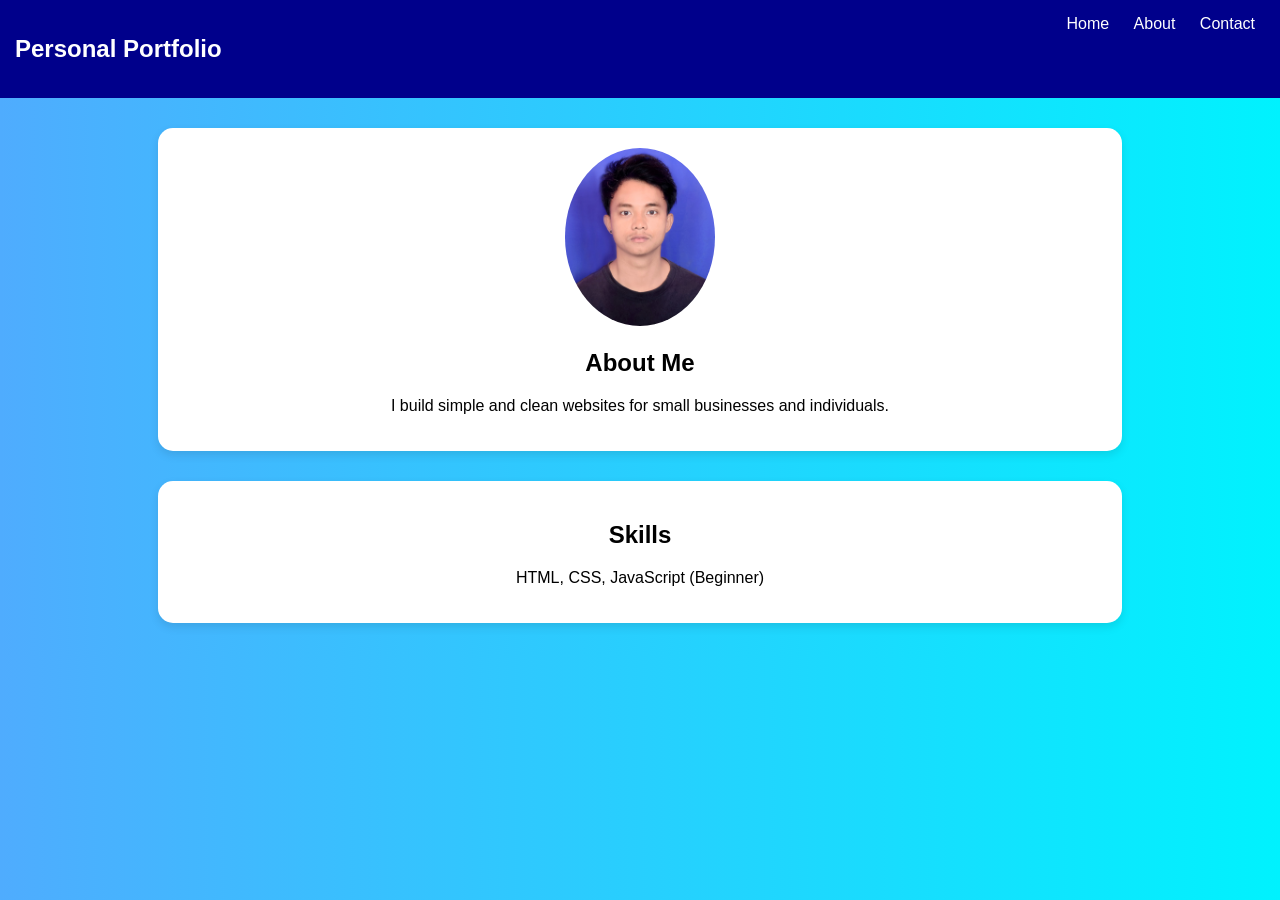
==== about.html @ 3db8d22d "update project section" ====
<!DOCTYPE html>
<html>
<head>
    <title>About | Bikram</title>
    <link rel="stylesheet" href="style.css">
</head>
<body>

<div class="navbar">
    <h2>Personal Portfolio</h2>
    <div>
        <a href="index.html">Home</a>
        <a href="about.html">About</a>
        <a href="contact.html">Contact</a>
    </div>
</div>

<div class="container">
    <div class="card">
          <img src="image/myphoto.jpg">
        <h2>About Me</h2>
        <p>I build simple and clean websites for small businesses and individuals.</p>
    </div>

    <div class="card">
        <h2>Skills</h2>
        <p>HTML, CSS, JavaScript (Beginner)</p>
    </div>
</div>
<script src="script.js"></script>
</body>
</html>
---- style.css ----
body {
    margin: 0;
    font-family: Arial;
    background: linear-gradient(to right, #4facfe, #00f2fe);
}

/* Navbar */
.navbar {
    background: darkblue;
    color: white;
    padding: 15px;
    display: flex;
    justify-content: space-between;
    position: sticky;
    top: 0;
}

.navbar a {
    color: white;
    margin: 10px;
    text-decoration: none;
}

.navbar a:hover {
    text-decoration: underline;
}

/* Layout */
.container {
    width: 80%;
    margin: auto;
    text-align: center;
}

/* Cards */
.card {
    background: white;
    padding: 20px;
    margin: 30px;
    border-radius: 15px;
    box-shadow: 0 4px 10px rgba(0,0,0,0.1);
    transition: 0.3s;
}

.card:hover {
    transform: translateY(-10px);
}

/* Buttons */
button {
    padding: 10px 20px;
    border: none;
    background: linear-gradient(to right, blue, purple);
    color: white;
    border-radius: 25px;
    cursor: pointer;
}

button:hover {
    opacity: 0.8;
}

/* Inputs */
input, textarea {
    width: 80%;
    padding: 10px;
    margin: 5px;
}

/* Image */
img {
    width: 150px;
    border-radius: 50%;
}

.services {
    display: flex;
    justify-content: space-around;
    flex-wrap: wrap;
}

.service-box {
    background: #f4f4f4;
    padding: 15px;
    margin: 10px;
    border-radius: 10px;
    width: 200px;
}
@media (max-width: 768px) {
    .services {
        flex-direction: column;
        align-items: center;
    }

    .container {
        width: 95%;
    }
}

.hero {
    padding: 60px 20px;
    text-align: center;
    color: white;
}

.hero h1 {
    font-size: 40px;
}

.hero p {
    font-size: 18px;
    margin: 10px 0 20px;
}
.projects {
    display: flex;
    justify-content: space-around;
    flex-wrap: wrap;
}

.project-box {
    background: #f4f4f4;
    padding: 15px;
    margin: 10px;
    border-radius: 10px;
    width: 220px;
    transition: 0.3s;
}

.project-box:hover {
    transform: scale(1.05);
}
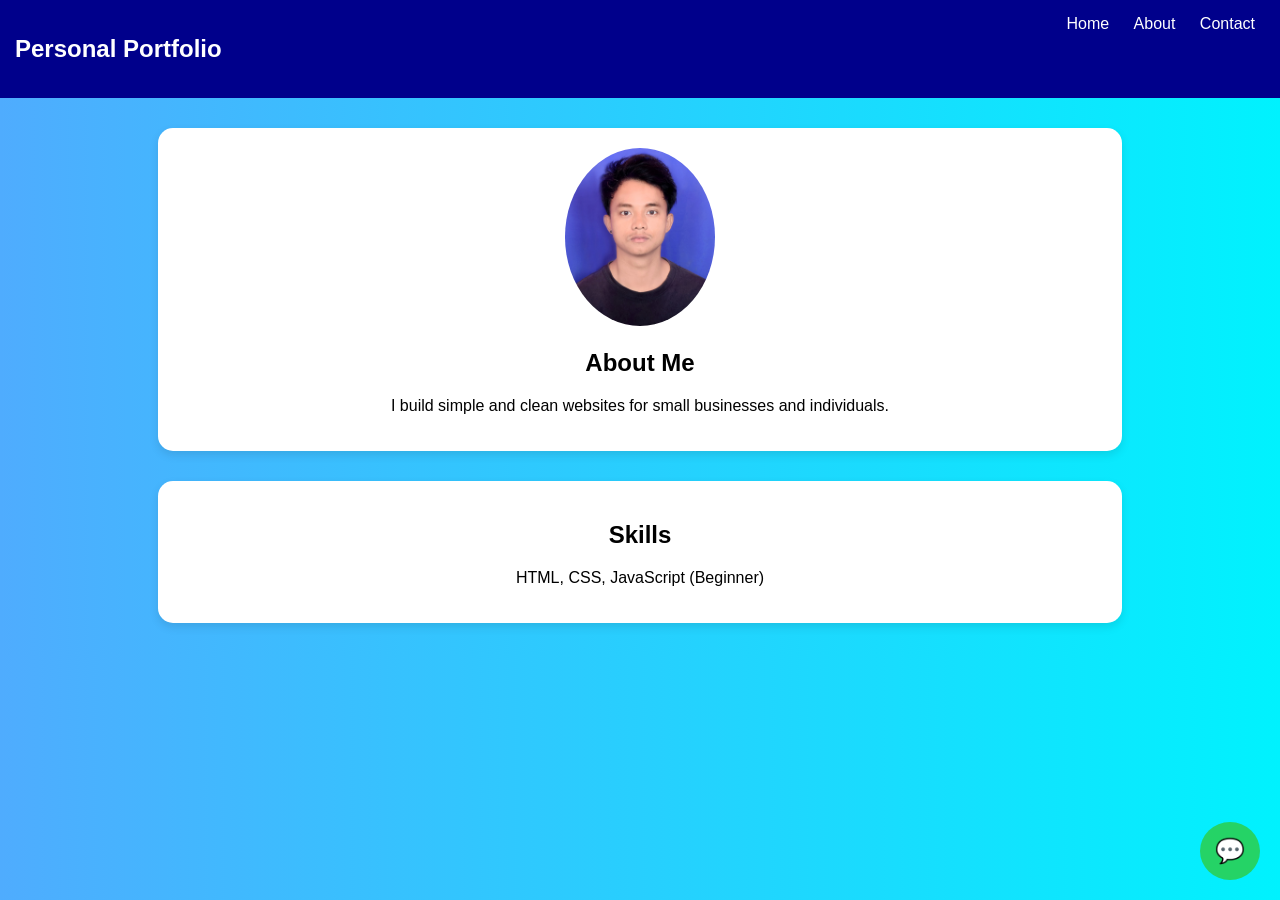
==== commit b42b0562: "about.html contact.html index.html style.css" ====
--- a/about.html
+++ b/about.html
@@ -28,5 +28,11 @@
     </div>
 </div>
 <script src="script.js"></script>
+<a href="https://wa.me/9779800962616" class="whatsapp" target="_blank">
+    💬
+</a>
+
+<script src="script.js"></script>
+</body>
 </body>
 </html>
--- a/style.css
+++ b/style.css
@@ -128,4 +128,21 @@
 
 .project-box:hover {
     transform: scale(1.05);
-}+}
+.whatsapp {
+    position: fixed;
+    bottom: 20px;
+    right: 20px;
+    background: #25D366;
+    color: white;
+    font-size: 24px;
+    padding: 15px;
+    border-radius: 50%;
+    text-decoration: none;
+    z-index: 1000;
+    transition: 0.3s;
+}
+
+.whatsapp:hover {
+    transform: scale(1.1);
+}
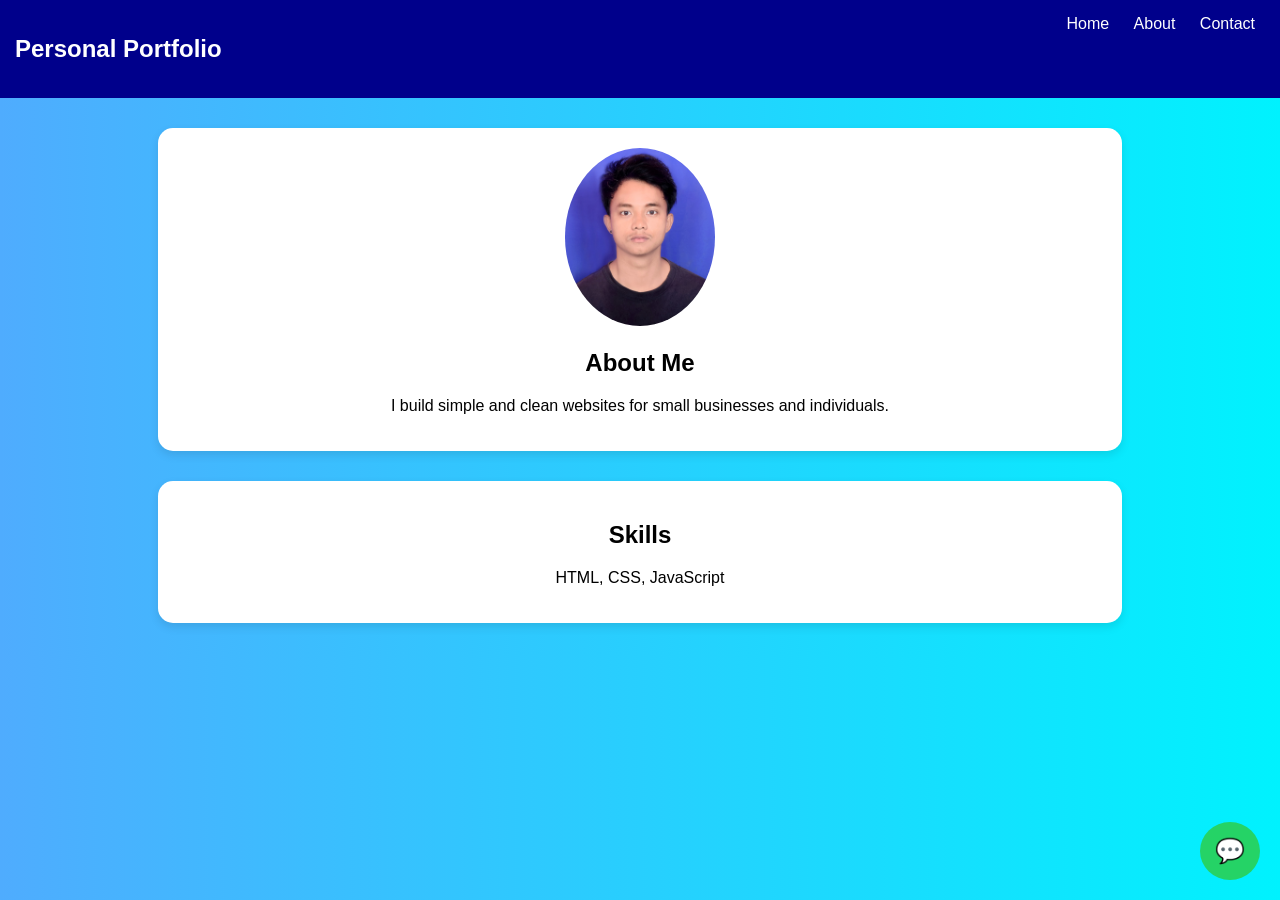
==== commit 2dc7f97d: "update website content" ====
--- a/about.html
+++ b/about.html
@@ -24,7 +24,7 @@
 
     <div class="card">
         <h2>Skills</h2>
-        <p>HTML, CSS, JavaScript (Beginner)</p>
+        <p>HTML, CSS, JavaScript</p>
     </div>
 </div>
 <script src="script.js"></script>
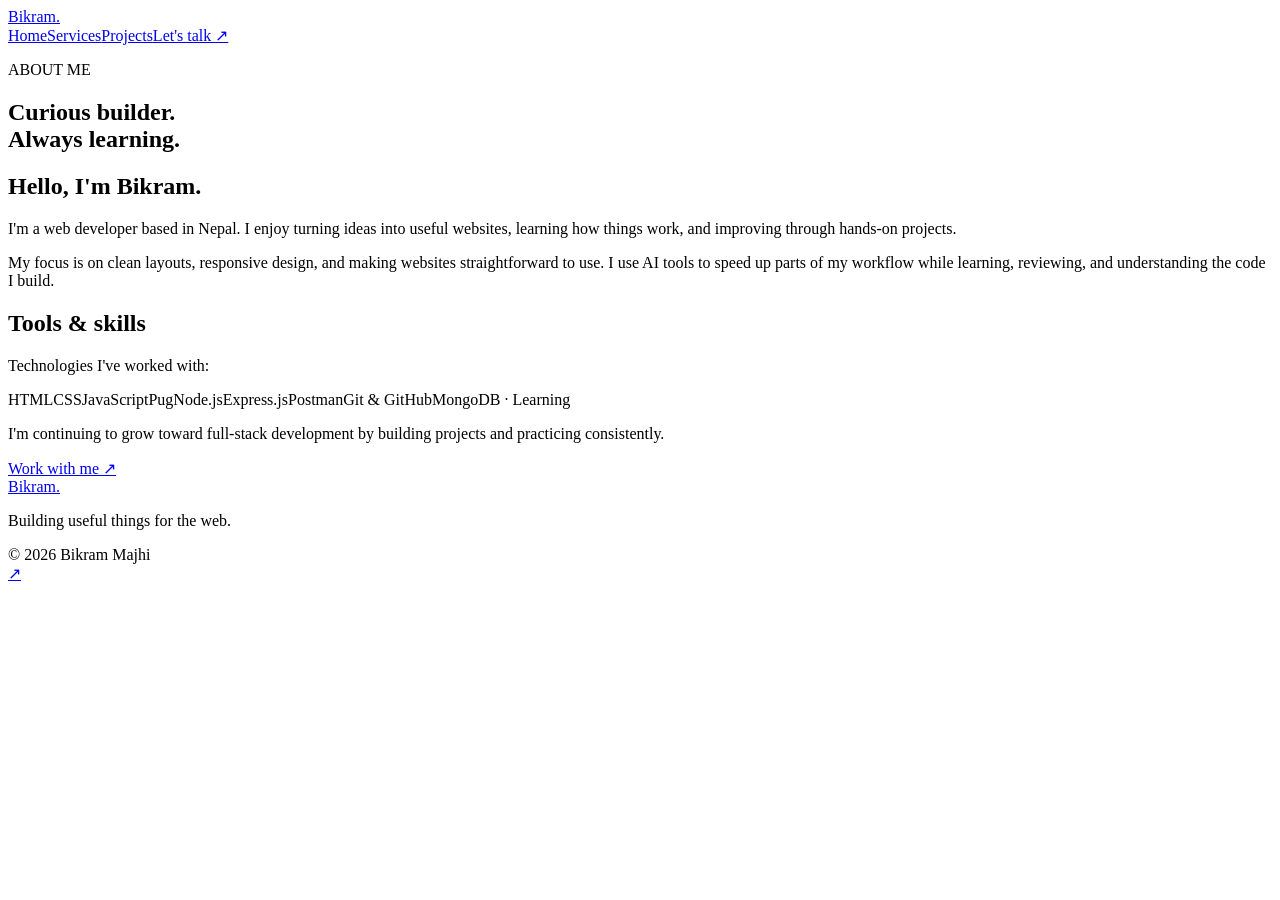
==== commit f357943a: "Refresh portfolio about page" ====
--- a/about.html
+++ b/about.html
@@ -1,38 +1,5 @@
-<!DOCTYPE html>
-<html>
-<head>
-    <title>About | Bikram</title>
-    <link rel="stylesheet" href="style.css">
-</head>
-<body>
-
-<div class="navbar">
-    <h2>Personal Portfolio</h2>
-    <div>
-        <a href="index.html">Home</a>
-        <a href="about.html">About</a>
-        <a href="contact.html">Contact</a>
-    </div>
-</div>
-
-<div class="container">
-    <div class="card">
-          <img src="image/myphoto.jpg">
-        <h2>About Me</h2>
-        <p>I build simple and clean websites for small businesses and individuals.</p>
-    </div>
-
-    <div class="card">
-        <h2>Skills</h2>
-        <p>HTML, CSS, JavaScript</p>
-    </div>
-</div>
-<script src="script.js"></script>
-<a href="https://wa.me/9779800962616" class="whatsapp" target="_blank">
-    💬
-</a>
-
-<script src="script.js"></script>
-</body>
-</body>
-</html>+<!doctype html>
+<html lang="en"><head><meta charset="utf-8"><meta name="viewport" content="width=device-width,initial-scale=1"><meta name="description" content="Learn about Bikram Majhi, web developer based in Nepal."><title>About | Bikram Majhi</title><link href="https://fonts.googleapis.com/css2?family=DM+Sans:wght@400;500;600;700&family=Manrope:wght@600;700;800&display=swap" rel="stylesheet"><link rel="stylesheet" href="style.css"></head><body>
+<header class="site-header"><nav class="navbar container" aria-label="Main navigation"><a class="brand" href="index.html">Bikram<span>.</span></a><div class="nav-links"><a href="index.html">Home</a><a href="index.html#services">Services</a><a href="index.html#projects">Projects</a><a class="nav-cta" href="contact.html">Let's talk ↗</a></div></nav></header>
+<main class="container"><section class="page-hero"><p class="eyebrow">ABOUT ME</p><h1>Curious builder.<br><span class="accent">Always learning.</span></h1></section><section class="page-content"><div class="content-panel"><h2>Hello, I'm Bikram.</h2><p>I'm a web developer based in Nepal. I enjoy turning ideas into useful websites, learning how things work, and improving through hands-on projects.</p><p>My focus is on clean layouts, responsive design, and making websites straightforward to use. I use AI tools to speed up parts of my workflow while learning, reviewing, and understanding the code I build.</p><h2>Tools & skills</h2><p>Technologies I've worked with:</p><div class="skills-list"><span>HTML</span><span>CSS</span><span>JavaScript</span><span>Pug</span><span>Node.js</span><span>Express.js</span><span>Postman</span><span>Git & GitHub</span><span>MongoDB · Learning</span></div><p>I'm continuing to grow toward full-stack development by building projects and practicing consistently.</p><a class="button button-primary" href="contact.html">Work with me ↗</a></div></section></main>
+<footer class="site-footer"><div class="container footer-inner"><a class="brand" href="index.html">Bikram<span>.</span></a><p>Building useful things for the web.</p><span>© 2026 Bikram Majhi</span></div></footer><a class="whatsapp" href="https://wa.me/9779800962616" target="_blank" rel="noopener noreferrer" aria-label="Contact Bikram on WhatsApp">↗</a><script src="script.js"></script></body></html>
--- a/style.css
+++ b/style.css
@@ -1,148 +1,4 @@
-body {
-    margin: 0;
-    font-family: Arial;
-    background: linear-gradient(to right, #4facfe, #00f2fe);
-}
-
-/* Navbar */
-.navbar {
-    background: darkblue;
-    color: white;
-    padding: 15px;
-    display: flex;
-    justify-content: space-between;
-    position: sticky;
-    top: 0;
-}
-
-.navbar a {
-    color: white;
-    margin: 10px;
-    text-decoration: none;
-}
-
-.navbar a:hover {
-    text-decoration: underline;
-}
-
-/* Layout */
-.container {
-    width: 80%;
-    margin: auto;
-    text-align: center;
-}
-
-/* Cards */
-.card {
-    background: white;
-    padding: 20px;
-    margin: 30px;
-    border-radius: 15px;
-    box-shadow: 0 4px 10px rgba(0,0,0,0.1);
-    transition: 0.3s;
-}
-
-.card:hover {
-    transform: translateY(-10px);
-}
-
-/* Buttons */
-button {
-    padding: 10px 20px;
-    border: none;
-    background: linear-gradient(to right, blue, purple);
-    color: white;
-    border-radius: 25px;
-    cursor: pointer;
-}
-
-button:hover {
-    opacity: 0.8;
-}
-
-/* Inputs */
-input, textarea {
-    width: 80%;
-    padding: 10px;
-    margin: 5px;
-}
-
-/* Image */
-img {
-    width: 150px;
-    border-radius: 50%;
-}
-
-.services {
-    display: flex;
-    justify-content: space-around;
-    flex-wrap: wrap;
-}
-
-.service-box {
-    background: #f4f4f4;
-    padding: 15px;
-    margin: 10px;
-    border-radius: 10px;
-    width: 200px;
-}
-@media (max-width: 768px) {
-    .services {
-        flex-direction: column;
-        align-items: center;
-    }
-
-    .container {
-        width: 95%;
-    }
-}
-
-.hero {
-    padding: 60px 20px;
-    text-align: center;
-    color: white;
-}
-
-.hero h1 {
-    font-size: 40px;
-}
-
-.hero p {
-    font-size: 18px;
-    margin: 10px 0 20px;
-}
-.projects {
-    display: flex;
-    justify-content: space-around;
-    flex-wrap: wrap;
-}
-
-.project-box {
-    background: #f4f4f4;
-    padding: 15px;
-    margin: 10px;
-    border-radius: 10px;
-    width: 220px;
-    transition: 0.3s;
-}
-
-.project-box:hover {
-    transform: scale(1.05);
-}
-.whatsapp {
-    position: fixed;
-    bottom: 20px;
-    right: 20px;
-    background: #25D366;
-    color: white;
-    font-size: 24px;
-    padding: 15px;
-    border-radius: 50%;
-    text-decoration: none;
-    z-index: 1000;
-    transition: 0.3s;
-}
-
-.whatsapp:hover {
-    transform: scale(1.1);
-}
+:root{--ink:#17251f;--muted:#66736c;--paper:#f7f8f3;--white:#fff;--green:#246b4a;--green-dark:#174a33;--lime:#c8f169;--line:#e3e8df;--shadow:0 24px 70px rgba(24,48,34,.09}
+}*{box-sizing:border-box}html{scroll-behavior:smooth;scroll-padding-top:90px}body{margin:0;background:var(--paper);color:var(--ink);font-family:"DM Sans",Arial,sans-serif;line-height:1.65}a{color:inherit;text-decoration:none}a:focus-visible,button:focus-visible{outline:3px solid #95c95e;outline-offset:4px}.container{width:min(1120px,calc(100% - 48px));margin-inline:auto}.site-header{position:sticky;top:0;z-index:20;background:rgba(247,248,243,.9);backdrop-filter:blur(14px);border-bottom:1px solid rgba(227,232,223,.75)}.navbar{height:76px;display:flex;align-items:center;justify-content:space-between}.brand{font:800 1.45rem "Manrope",sans-serif;letter-spacing:-1px}.brand span,.accent{color:var(--green)}.nav-links{display:flex;align-items:center;gap:30px;font-size:.91rem;font-weight:600}.nav-links a:not(.nav-cta):hover,.text-link:hover{color:var(--green)}.nav-cta{padding:10px 17px;border:1px solid #cfd8cd;border-radius:99px}.nav-cta:hover{background:#eaf0e6}.hero{min-height:590px;display:grid;grid-template-columns:1.12fr .88fr;align-items:center;gap:55px;padding-block:80px}.eyebrow{font-size:.74rem;letter-spacing:2px;font-weight:800;color:var(--green);margin:0 0 18px}.status-dot{display:inline-block;width:8px;height:8px;border-radius:50%;background:#75b85b;margin-right:9px;box-shadow:0 0 0 4px #e5f1df}.hero h1,.section-heading h2,.about-band h2,.contact-cta h2{font:800 clamp(2.8rem,5.2vw,4.7rem)/1.08 "Manrope",sans-serif;letter-spacing:-3px;margin:0}.hero-lead{font-size:1.08rem;color:var(--muted);max-width:560px;margin:25px 0 30px}.hero-actions{display:flex;align-items:center;gap:25px;flex-wrap:wrap}.button{display:inline-flex;align-items:center;gap:15px;border-radius:99px;padding:14px 22px;font-weight:700;font-size:.94rem;transition:transform .2s,background .2s}.button:hover{transform:translateY(-2px)}.button-primary{background:var(--green);color:white}.button-primary:hover{background:var(--green-dark)}.text-link{font-weight:700;font-size:.94rem}.hero-note{display:flex;gap:12px;color:#87918a;font-size:.8rem;margin-top:40px}.hero-visual{position:relative;display:grid;place-items:center;min-height:360px}.visual-glow{position:absolute;width:310px;height:310px;background:#dcebd2;border-radius:50%;filter:blur(2px)}.visual-card{position:relative;width:min(100%,390px);background:#17251f;color:white;border-radius:18px;overflow:hidden;box-shadow:0 30px 75px rgba(23,37,31,.22);transform:rotate(2deg)}.visual-top{display:flex;align-items:center;gap:20px;padding:16px 20px;background:#22332a;color:#9ba99f;font-size:.75rem}.window-dots{color:#b9dc78;letter-spacing:3px}.code-lines{padding:24px 22px 30px;font: .83rem/2.2 ui-monospace,monospace}.code-muted{color:#718178}.code-purple{color:#d7a7ff}.code-green{color:#9fcb8d}.code-blue{color:#8cc8ff}.code-white{color:#fff}.code-yellow{color:#f2d38b}.visual-bottom{border-top:1px solid #314239;padding:13px 20px;font-size:.75rem;color:#c4d3c8}.mini-check{color:#c8f169;margin-right:8px}.floating-tag{position:absolute;bottom:34px;right:-5px;background:white;border:1px solid var(--line);padding:11px 16px;border-radius:12px;box-shadow:var(--shadow);font-size:.78rem;font-weight:700}.trust-strip{background:#edf1e9;border-block:1px solid #e1e8dc}.trust-inner{min-height:76px;display:flex;align-items:center;justify-content:center;gap:28px;flex-wrap:wrap}.trust-inner>span{font-size:.68rem;letter-spacing:1.5px;color:#7b887e;font-weight:800}.trust-inner strong{font-size:.88rem}.trust-inner i{font-style:normal;color:#8bb26d}.section{padding-block:110px}.section-heading{max-width:610px;margin-bottom:48px}.section-heading h2,.about-band h2,.contact-cta h2{font-size:clamp(2.3rem,4vw,3.6rem);letter-spacing:-2px}.section-heading>p:last-child{color:var(--muted);max-width:490px;margin-top:20px}.service-grid{display:grid;grid-template-columns:repeat(3,1fr);gap:18px}.service-card{position:relative;padding:30px;background:white;border:1px solid var(--line);border-radius:17px;min-height:270px;transition:transform .2s,box-shadow .2s}.service-card:hover{transform:translateY(-5px);box-shadow:var(--shadow)}.service-number{font-size:.72rem;color:#a0aaa1;font-weight:700}.service-icon{width:42px;height:42px;border-radius:12px;background:#edf4e8;color:var(--green);display:grid;place-items:center;font-size:1.25rem;margin:22px 0 16px}.service-card h3,.project-info h3{font:700 1.22rem "Manrope",sans-serif;margin:0 0 10px}.service-card p,.project-info p{font-size:.9rem;color:var(--muted);margin:0}.service-label{display:inline-block;margin-top:20px;font-size:.72rem;color:var(--green);font-weight:700}.projects-section{background:#eef1e9}.section-heading-row{display:flex;justify-content:space-between;align-items:end;gap:35px;max-width:none}.section-heading-row>p{max-width:340px;color:var(--muted);font-size:.9rem;margin-bottom:7px}.project-grid{display:grid;grid-template-columns:repeat(2,1fr);gap:22px}.project-card{background:white;border:1px solid #e1e6dc;border-radius:17px;overflow:hidden}.project-feature{grid-column:span 2}.project-preview{height:245px;position:relative;overflow:hidden}.preview-business{background:#e8ddc9;padding:26px 35px}.preview-nav{display:flex;justify-content:space-between;font:800 .8rem "Manrope";color:#293c2d}.preview-nav span{color:#a36d42}.preview-nav small{font:600 .55rem "DM Sans";letter-spacing:1px}.preview-content{position:absolute;left:13%;top:29%;display:flex;flex-direction:column;gap:10px;color:#293c2d}.preview-content small,.landing-copy small{font-size:.58rem;letter-spacing:2px;font-weight:800}.preview-content strong{font:800 clamp(2rem,4vw,3.6rem)/1.03 "Manrope";letter-spacing:-2px}.preview-button{font-size:.6rem;font-weight:800;letter-spacing:1px;margin-top:12px}.preview-landing{background:#d9e6d5;display:grid;place-items:center}.landing-shape{position:absolute;border-radius:50%;filter:blur(1px)}.shape-one{width:240px;height:240px;background:#b5d6a7;right:8%;top:-60px}.shape-two{width:190px;height:190px;background:#8cbf88;left:7%;bottom:-110px}.landing-copy{position:relative;z-index:1;text-align:center;color:#193a2b;display:flex;flex-direction:column;gap:9px}.landing-copy strong{font:800 3.4rem/.98 "Manrope";letter-spacing:-2px}.landing-copy span{font-size:.8rem}.preview-portfolio{background:#18251f;display:grid;place-items:center}.portfolio-mini{width:70%;height:75%;border:1px solid #415448;border-radius:10px;padding:18px;color:#e8f0e5;display:flex;flex-direction:column;justify-content:space-between}.portfolio-mini>span{font:800 .8rem "Manrope"}.portfolio-mini strong{font:800 2rem/1.08 "Manrope";letter-spacing:-1px}.mini-bars{display:flex;gap:8px}.mini-bars i{height:6px;border-radius:9px;background:#8bbd70;width:24%}.mini-bars i:nth-child(2){width:15%;background:#d0e5a5}.mini-bars i:nth-child(3){width:35%;background:#4e8462}.project-info{padding:24px 26px;display:flex;justify-content:space-between;align-items:end;gap:20px}.project-type{font-size:.65rem;font-weight:800;letter-spacing:1.3px;color:var(--green)}.project-info h3{margin-top:8px}.project-info p{max-width:330px}.project-links{display:flex;gap:14px;flex-shrink:0}.project-links a{font-size:.75rem;font-weight:700;color:var(--green);white-space:nowrap}.project-links a:hover{text-decoration:underline}.about-band{background:#17251f;color:white;padding-block:90px}.about-band-inner{display:grid;grid-template-columns:1fr 1fr;gap:90px;align-items:center}.about-band .eyebrow{color:#b9db8c}.about-band .accent{color:#b9db8c}.about-band-inner>div:last-child p{color:#bdc9bf;max-width:490px;margin:0 0 22px}.about-band .text-link{color:#c8f169}.contact-cta{padding-block:105px;display:flex;justify-content:space-between;align-items:center;gap:30px}.contact-cta .eyebrow{margin-bottom:15px}.site-footer{background:#e9eee5;border-top:1px solid #dce4d8}.footer-inner{min-height:90px;display:flex;align-items:center;justify-content:space-between;gap:20px}.footer-inner p,.footer-inner>span{font-size:.78rem;color:#758078}.whatsapp{position:fixed;right:24px;bottom:24px;width:52px;height:52px;border-radius:50%;display:grid;place-items:center;background:#236b4a;color:white;font-size:1.4rem;box-shadow:0 8px 25px #1a4e3533;z-index:10}.whatsapp:hover{background:#174a33;transform:translateY(-2px)}
+/* About/contact pages and reusable form styles */
+.page-hero{padding:90px 0 55px}.page-hero h1{font:800 clamp(2.5rem,5vw,4rem)/1.1 "Manrope";letter-spacing:-2px}.page-content{padding-bottom:100px}.content-panel{background:white;border:1px solid var(--line);border-radius:18px;padding:35px;max-width:760px}.content-panel p{color:var(--muted)}.skills-list{display:flex;flex-wrap:wrap;gap:9px;margin-top:20px}.skills-list span{background:#edf4e8;color:#285b40;border-radius:99px;padding:8px 13px;font-size:.8rem;font-weight:700}.contact-layout{display:grid;grid-template-columns:.8fr 1.2fr;gap:25px;padding-bottom:100px}.contact-box{background:white;border:1px solid var(--line);border-radius:18px;padding:30px}.contact-box h2{font:700 1.4rem "Manrope"}.contact-box p{color:var(--muted)}.contact-option{display:block;padding:15px 0;border-bottom:1px solid var(--line);font-weight:700;color:var(--green)}.contact-option:last-child{border:0}.form-note{font-size:.82rem;color:var(--muted)}@media(max-width:800px){.hero{grid-template-columns:1fr;padding-block:65px;gap:30px}.hero-visual{min-height:300px}.visual-card{max-width:360px}.service-grid{grid-template-columns:1fr}.service-card{min-height:unset}.section{padding-block:75px}.section-heading-row{display:block}.section-heading-row>p{margin-top:20px}.project-grid{grid-template-columns:1fr}.project-feature{grid-column:auto}.project-info{align-items:start;flex-direction:column}.project-links{margin-top:4px}.about-band-inner{grid-template-columns:1fr;gap:25px}.contact-cta{padding-block:75px}.contact-layout{grid-template-columns:1fr}.trust-inner{gap:14px 20px;padding-block:18px}.trust-inner>span{width:100%;text-align:center}}@media(max-width:520px){.container{width:calc(100% - 34px)}.navbar{height:68px}.nav-links{gap:13px;font-size:.78rem}.nav-links>a:nth-child(1){display:none}.nav-cta{padding:8px 12px}.hero h1{font-size:2.8rem;letter-spacing:-2px}.hero-lead{font-size:1rem}.hero-note{font-size:.72rem;gap:8px}.floating-tag{right:0;bottom:12px}.hero-visual{min-height:270px}.visual-card{width:92%}.code-lines{font-size:.72rem}.section-heading h2,.about-band h2,.contact-cta h2{font-size:2.5rem}.project-preview{height:205px}.project-info{padding:20px}.contact-cta{align-items:flex-start;flex-direction:column}.footer-inner{padding-block:22px;flex-wrap:wrap}.footer-inner p{order:3;width:100%;margin:0}.whatsapp{right:16px;bottom:16px;width:48px;height:48px}}
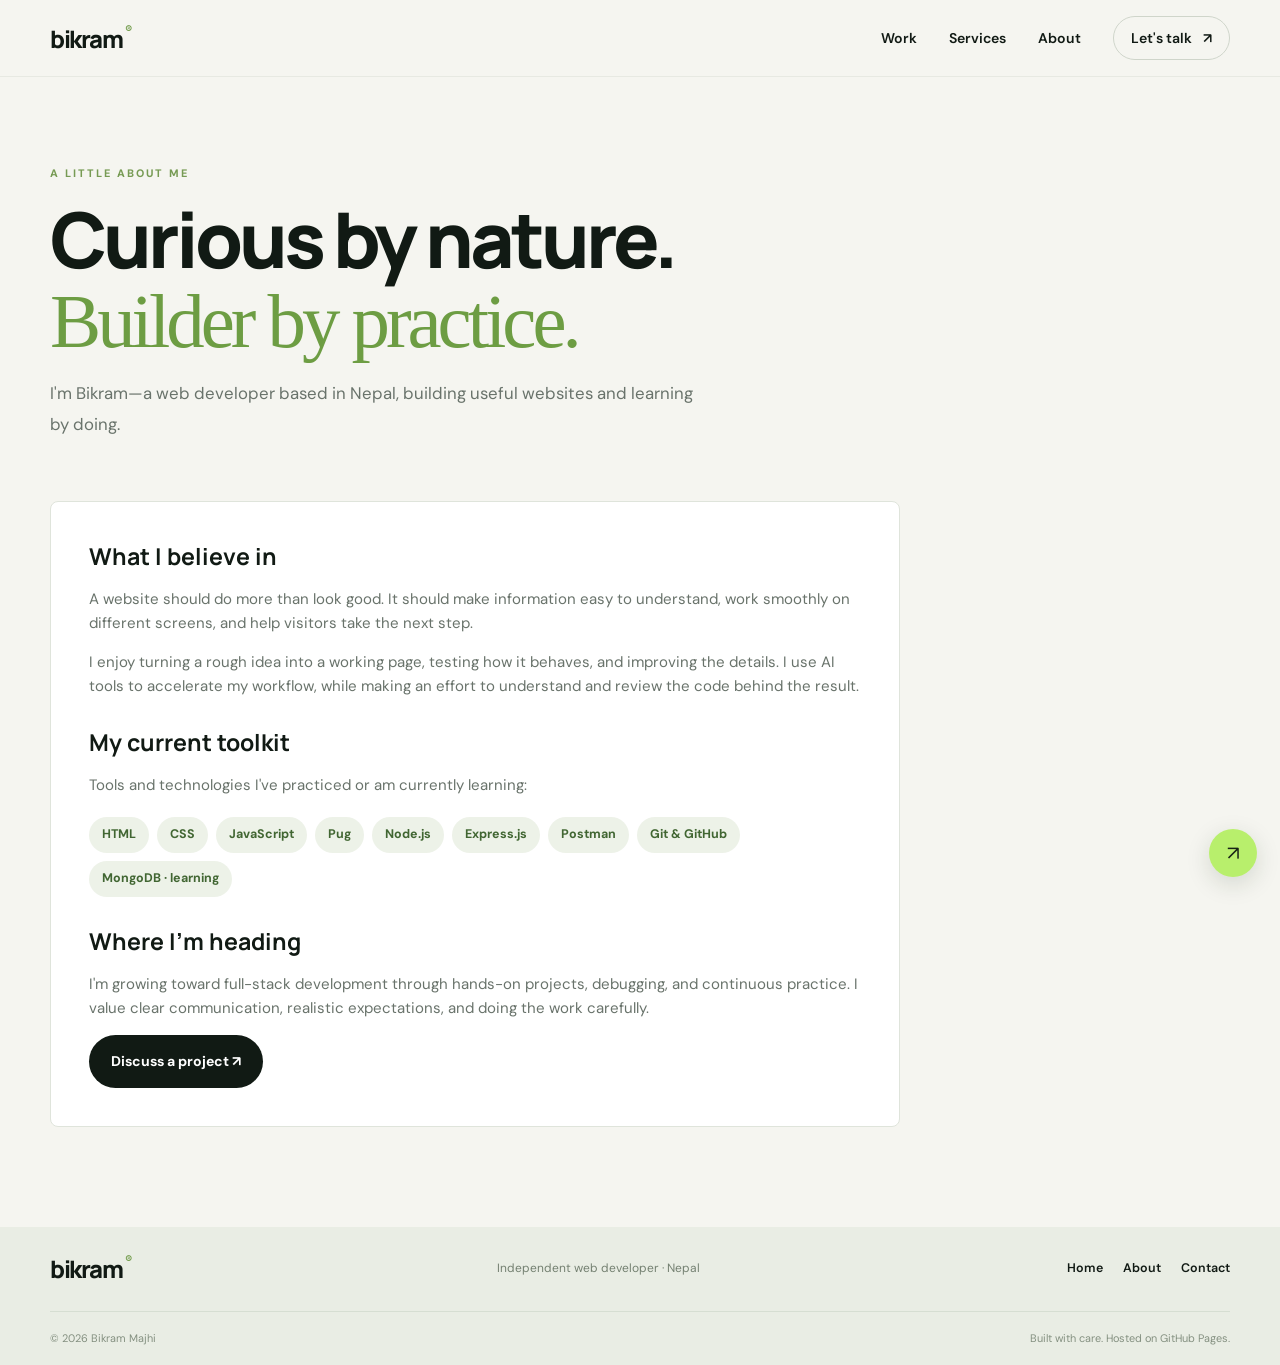
==== commit 2e879fe1: "Align about page with premium portfolio" ====
--- a/about.html
+++ b/about.html
@@ -1,5 +1 @@
-<!doctype html>
-<html lang="en"><head><meta charset="utf-8"><meta name="viewport" content="width=device-width,initial-scale=1"><meta name="description" content="Learn about Bikram Majhi, web developer based in Nepal."><title>About | Bikram Majhi</title><link href="https://fonts.googleapis.com/css2?family=DM+Sans:wght@400;500;600;700&family=Manrope:wght@600;700;800&display=swap" rel="stylesheet"><link rel="stylesheet" href="style.css"></head><body>
-<header class="site-header"><nav class="navbar container" aria-label="Main navigation"><a class="brand" href="index.html">Bikram<span>.</span></a><div class="nav-links"><a href="index.html">Home</a><a href="index.html#services">Services</a><a href="index.html#projects">Projects</a><a class="nav-cta" href="contact.html">Let's talk ↗</a></div></nav></header>
-<main class="container"><section class="page-hero"><p class="eyebrow">ABOUT ME</p><h1>Curious builder.<br><span class="accent">Always learning.</span></h1></section><section class="page-content"><div class="content-panel"><h2>Hello, I'm Bikram.</h2><p>I'm a web developer based in Nepal. I enjoy turning ideas into useful websites, learning how things work, and improving through hands-on projects.</p><p>My focus is on clean layouts, responsive design, and making websites straightforward to use. I use AI tools to speed up parts of my workflow while learning, reviewing, and understanding the code I build.</p><h2>Tools & skills</h2><p>Technologies I've worked with:</p><div class="skills-list"><span>HTML</span><span>CSS</span><span>JavaScript</span><span>Pug</span><span>Node.js</span><span>Express.js</span><span>Postman</span><span>Git & GitHub</span><span>MongoDB · Learning</span></div><p>I'm continuing to grow toward full-stack development by building projects and practicing consistently.</p><a class="button button-primary" href="contact.html">Work with me ↗</a></div></section></main>
-<footer class="site-footer"><div class="container footer-inner"><a class="brand" href="index.html">Bikram<span>.</span></a><p>Building useful things for the web.</p><span>© 2026 Bikram Majhi</span></div></footer><a class="whatsapp" href="https://wa.me/9779800962616" target="_blank" rel="noopener noreferrer" aria-label="Contact Bikram on WhatsApp">↗</a><script src="script.js"></script></body></html>+<!doctype html><html lang="en"><head><meta charset="utf-8"><meta name="viewport" content="width=device-width,initial-scale=1"><meta name="description" content="About Bikram Majhi, independent web developer based in Nepal."><meta name="theme-color" content="#101812"><title>About — Bikram Majhi</title><link href="https://fonts.googleapis.com/css2?family=DM+Sans:wght@400;500;600;700&family=Manrope:wght@500;600;700;800&display=swap" rel="stylesheet"><link rel="stylesheet" href="style.css"></head><body><header class="header"><nav class="nav wrap" aria-label="Main navigation"><a class="logo" href="index.html">bikram<span>®</span></a><div class="nav-menu"><a href="index.html#work">Work</a><a href="index.html#services">Services</a><a href="about.html">About</a><a class="nav-contact" href="contact.html">Let's talk <span>↗</span></a></div></nav></header><main class="wrap"><section class="page-hero"><p class="kicker">A LITTLE ABOUT ME</p><h1>Curious by nature.<br><span class="accent">Builder by practice.</span></h1><p class="hero-description">I'm Bikram—a web developer based in Nepal, building useful websites and learning by doing.</p></section><section class="page-content"><article class="content-panel"><h2>What I believe in</h2><p>A website should do more than look good. It should make information easy to understand, work smoothly on different screens, and help visitors take the next step.</p><p>I enjoy turning a rough idea into a working page, testing how it behaves, and improving the details. I use AI tools to accelerate my workflow, while making an effort to understand and review the code behind the result.</p><h2>My current toolkit</h2><p>Tools and technologies I've practiced or am currently learning:</p><div class="skills-list"><span>HTML</span><span>CSS</span><span>JavaScript</span><span>Pug</span><span>Node.js</span><span>Express.js</span><span>Postman</span><span>Git & GitHub</span><span>MongoDB · learning</span></div><h2>Where I'm heading</h2><p>I'm growing toward full-stack development through hands-on projects, debugging, and continuous practice. I value clear communication, realistic expectations, and doing the work carefully.</p><a class="btn btn-light" href="contact.html">Discuss a project ↗</a></article></section></main><footer class="footer"><div class="wrap footer-main"><a class="logo" href="index.html">bikram<span>®</span></a><span>Independent web developer · Nepal</span><div><a href="index.html">Home</a><a href="about.html">About</a><a href="contact.html">Contact</a></div></div><div class="wrap footer-bottom"><span>© <span id="year">2026</span> Bikram Majhi</span><span>Built with care. Hosted on GitHub Pages.</span></div></footer><a class="floating-contact" href="https://wa.me/9779800962616" target="_blank" rel="noopener noreferrer" aria-label="Message Bikram on WhatsApp">↗</a><script src="script.js"></script></body></html>
--- a/style.css
+++ b/style.css
@@ -1,4 +1,14 @@
-:root{--ink:#17251f;--muted:#66736c;--paper:#f7f8f3;--white:#fff;--green:#246b4a;--green-dark:#174a33;--lime:#c8f169;--line:#e3e8df;--shadow:0 24px 70px rgba(24,48,34,.09}
-}*{box-sizing:border-box}html{scroll-behavior:smooth;scroll-padding-top:90px}body{margin:0;background:var(--paper);color:var(--ink);font-family:"DM Sans",Arial,sans-serif;line-height:1.65}a{color:inherit;text-decoration:none}a:focus-visible,button:focus-visible{outline:3px solid #95c95e;outline-offset:4px}.container{width:min(1120px,calc(100% - 48px));margin-inline:auto}.site-header{position:sticky;top:0;z-index:20;background:rgba(247,248,243,.9);backdrop-filter:blur(14px);border-bottom:1px solid rgba(227,232,223,.75)}.navbar{height:76px;display:flex;align-items:center;justify-content:space-between}.brand{font:800 1.45rem "Manrope",sans-serif;letter-spacing:-1px}.brand span,.accent{color:var(--green)}.nav-links{display:flex;align-items:center;gap:30px;font-size:.91rem;font-weight:600}.nav-links a:not(.nav-cta):hover,.text-link:hover{color:var(--green)}.nav-cta{padding:10px 17px;border:1px solid #cfd8cd;border-radius:99px}.nav-cta:hover{background:#eaf0e6}.hero{min-height:590px;display:grid;grid-template-columns:1.12fr .88fr;align-items:center;gap:55px;padding-block:80px}.eyebrow{font-size:.74rem;letter-spacing:2px;font-weight:800;color:var(--green);margin:0 0 18px}.status-dot{display:inline-block;width:8px;height:8px;border-radius:50%;background:#75b85b;margin-right:9px;box-shadow:0 0 0 4px #e5f1df}.hero h1,.section-heading h2,.about-band h2,.contact-cta h2{font:800 clamp(2.8rem,5.2vw,4.7rem)/1.08 "Manrope",sans-serif;letter-spacing:-3px;margin:0}.hero-lead{font-size:1.08rem;color:var(--muted);max-width:560px;margin:25px 0 30px}.hero-actions{display:flex;align-items:center;gap:25px;flex-wrap:wrap}.button{display:inline-flex;align-items:center;gap:15px;border-radius:99px;padding:14px 22px;font-weight:700;font-size:.94rem;transition:transform .2s,background .2s}.button:hover{transform:translateY(-2px)}.button-primary{background:var(--green);color:white}.button-primary:hover{background:var(--green-dark)}.text-link{font-weight:700;font-size:.94rem}.hero-note{display:flex;gap:12px;color:#87918a;font-size:.8rem;margin-top:40px}.hero-visual{position:relative;display:grid;place-items:center;min-height:360px}.visual-glow{position:absolute;width:310px;height:310px;background:#dcebd2;border-radius:50%;filter:blur(2px)}.visual-card{position:relative;width:min(100%,390px);background:#17251f;color:white;border-radius:18px;overflow:hidden;box-shadow:0 30px 75px rgba(23,37,31,.22);transform:rotate(2deg)}.visual-top{display:flex;align-items:center;gap:20px;padding:16px 20px;background:#22332a;color:#9ba99f;font-size:.75rem}.window-dots{color:#b9dc78;letter-spacing:3px}.code-lines{padding:24px 22px 30px;font: .83rem/2.2 ui-monospace,monospace}.code-muted{color:#718178}.code-purple{color:#d7a7ff}.code-green{color:#9fcb8d}.code-blue{color:#8cc8ff}.code-white{color:#fff}.code-yellow{color:#f2d38b}.visual-bottom{border-top:1px solid #314239;padding:13px 20px;font-size:.75rem;color:#c4d3c8}.mini-check{color:#c8f169;margin-right:8px}.floating-tag{position:absolute;bottom:34px;right:-5px;background:white;border:1px solid var(--line);padding:11px 16px;border-radius:12px;box-shadow:var(--shadow);font-size:.78rem;font-weight:700}.trust-strip{background:#edf1e9;border-block:1px solid #e1e8dc}.trust-inner{min-height:76px;display:flex;align-items:center;justify-content:center;gap:28px;flex-wrap:wrap}.trust-inner>span{font-size:.68rem;letter-spacing:1.5px;color:#7b887e;font-weight:800}.trust-inner strong{font-size:.88rem}.trust-inner i{font-style:normal;color:#8bb26d}.section{padding-block:110px}.section-heading{max-width:610px;margin-bottom:48px}.section-heading h2,.about-band h2,.contact-cta h2{font-size:clamp(2.3rem,4vw,3.6rem);letter-spacing:-2px}.section-heading>p:last-child{color:var(--muted);max-width:490px;margin-top:20px}.service-grid{display:grid;grid-template-columns:repeat(3,1fr);gap:18px}.service-card{position:relative;padding:30px;background:white;border:1px solid var(--line);border-radius:17px;min-height:270px;transition:transform .2s,box-shadow .2s}.service-card:hover{transform:translateY(-5px);box-shadow:var(--shadow)}.service-number{font-size:.72rem;color:#a0aaa1;font-weight:700}.service-icon{width:42px;height:42px;border-radius:12px;background:#edf4e8;color:var(--green);display:grid;place-items:center;font-size:1.25rem;margin:22px 0 16px}.service-card h3,.project-info h3{font:700 1.22rem "Manrope",sans-serif;margin:0 0 10px}.service-card p,.project-info p{font-size:.9rem;color:var(--muted);margin:0}.service-label{display:inline-block;margin-top:20px;font-size:.72rem;color:var(--green);font-weight:700}.projects-section{background:#eef1e9}.section-heading-row{display:flex;justify-content:space-between;align-items:end;gap:35px;max-width:none}.section-heading-row>p{max-width:340px;color:var(--muted);font-size:.9rem;margin-bottom:7px}.project-grid{display:grid;grid-template-columns:repeat(2,1fr);gap:22px}.project-card{background:white;border:1px solid #e1e6dc;border-radius:17px;overflow:hidden}.project-feature{grid-column:span 2}.project-preview{height:245px;position:relative;overflow:hidden}.preview-business{background:#e8ddc9;padding:26px 35px}.preview-nav{display:flex;justify-content:space-between;font:800 .8rem "Manrope";color:#293c2d}.preview-nav span{color:#a36d42}.preview-nav small{font:600 .55rem "DM Sans";letter-spacing:1px}.preview-content{position:absolute;left:13%;top:29%;display:flex;flex-direction:column;gap:10px;color:#293c2d}.preview-content small,.landing-copy small{font-size:.58rem;letter-spacing:2px;font-weight:800}.preview-content strong{font:800 clamp(2rem,4vw,3.6rem)/1.03 "Manrope";letter-spacing:-2px}.preview-button{font-size:.6rem;font-weight:800;letter-spacing:1px;margin-top:12px}.preview-landing{background:#d9e6d5;display:grid;place-items:center}.landing-shape{position:absolute;border-radius:50%;filter:blur(1px)}.shape-one{width:240px;height:240px;background:#b5d6a7;right:8%;top:-60px}.shape-two{width:190px;height:190px;background:#8cbf88;left:7%;bottom:-110px}.landing-copy{position:relative;z-index:1;text-align:center;color:#193a2b;display:flex;flex-direction:column;gap:9px}.landing-copy strong{font:800 3.4rem/.98 "Manrope";letter-spacing:-2px}.landing-copy span{font-size:.8rem}.preview-portfolio{background:#18251f;display:grid;place-items:center}.portfolio-mini{width:70%;height:75%;border:1px solid #415448;border-radius:10px;padding:18px;color:#e8f0e5;display:flex;flex-direction:column;justify-content:space-between}.portfolio-mini>span{font:800 .8rem "Manrope"}.portfolio-mini strong{font:800 2rem/1.08 "Manrope";letter-spacing:-1px}.mini-bars{display:flex;gap:8px}.mini-bars i{height:6px;border-radius:9px;background:#8bbd70;width:24%}.mini-bars i:nth-child(2){width:15%;background:#d0e5a5}.mini-bars i:nth-child(3){width:35%;background:#4e8462}.project-info{padding:24px 26px;display:flex;justify-content:space-between;align-items:end;gap:20px}.project-type{font-size:.65rem;font-weight:800;letter-spacing:1.3px;color:var(--green)}.project-info h3{margin-top:8px}.project-info p{max-width:330px}.project-links{display:flex;gap:14px;flex-shrink:0}.project-links a{font-size:.75rem;font-weight:700;color:var(--green);white-space:nowrap}.project-links a:hover{text-decoration:underline}.about-band{background:#17251f;color:white;padding-block:90px}.about-band-inner{display:grid;grid-template-columns:1fr 1fr;gap:90px;align-items:center}.about-band .eyebrow{color:#b9db8c}.about-band .accent{color:#b9db8c}.about-band-inner>div:last-child p{color:#bdc9bf;max-width:490px;margin:0 0 22px}.about-band .text-link{color:#c8f169}.contact-cta{padding-block:105px;display:flex;justify-content:space-between;align-items:center;gap:30px}.contact-cta .eyebrow{margin-bottom:15px}.site-footer{background:#e9eee5;border-top:1px solid #dce4d8}.footer-inner{min-height:90px;display:flex;align-items:center;justify-content:space-between;gap:20px}.footer-inner p,.footer-inner>span{font-size:.78rem;color:#758078}.whatsapp{position:fixed;right:24px;bottom:24px;width:52px;height:52px;border-radius:50%;display:grid;place-items:center;background:#236b4a;color:white;font-size:1.4rem;box-shadow:0 8px 25px #1a4e3533;z-index:10}.whatsapp:hover{background:#174a33;transform:translateY(-2px)}
-/* About/contact pages and reusable form styles */
-.page-hero{padding:90px 0 55px}.page-hero h1{font:800 clamp(2.5rem,5vw,4rem)/1.1 "Manrope";letter-spacing:-2px}.page-content{padding-bottom:100px}.content-panel{background:white;border:1px solid var(--line);border-radius:18px;padding:35px;max-width:760px}.content-panel p{color:var(--muted)}.skills-list{display:flex;flex-wrap:wrap;gap:9px;margin-top:20px}.skills-list span{background:#edf4e8;color:#285b40;border-radius:99px;padding:8px 13px;font-size:.8rem;font-weight:700}.contact-layout{display:grid;grid-template-columns:.8fr 1.2fr;gap:25px;padding-bottom:100px}.contact-box{background:white;border:1px solid var(--line);border-radius:18px;padding:30px}.contact-box h2{font:700 1.4rem "Manrope"}.contact-box p{color:var(--muted)}.contact-option{display:block;padding:15px 0;border-bottom:1px solid var(--line);font-weight:700;color:var(--green)}.contact-option:last-child{border:0}.form-note{font-size:.82rem;color:var(--muted)}@media(max-width:800px){.hero{grid-template-columns:1fr;padding-block:65px;gap:30px}.hero-visual{min-height:300px}.visual-card{max-width:360px}.service-grid{grid-template-columns:1fr}.service-card{min-height:unset}.section{padding-block:75px}.section-heading-row{display:block}.section-heading-row>p{margin-top:20px}.project-grid{grid-template-columns:1fr}.project-feature{grid-column:auto}.project-info{align-items:start;flex-direction:column}.project-links{margin-top:4px}.about-band-inner{grid-template-columns:1fr;gap:25px}.contact-cta{padding-block:75px}.contact-layout{grid-template-columns:1fr}.trust-inner{gap:14px 20px;padding-block:18px}.trust-inner>span{width:100%;text-align:center}}@media(max-width:520px){.container{width:calc(100% - 34px)}.navbar{height:68px}.nav-links{gap:13px;font-size:.78rem}.nav-links>a:nth-child(1){display:none}.nav-cta{padding:8px 12px}.hero h1{font-size:2.8rem;letter-spacing:-2px}.hero-lead{font-size:1rem}.hero-note{font-size:.72rem;gap:8px}.floating-tag{right:0;bottom:12px}.hero-visual{min-height:270px}.visual-card{width:92%}.code-lines{font-size:.72rem}.section-heading h2,.about-band h2,.contact-cta h2{font-size:2.5rem}.project-preview{height:205px}.project-info{padding:20px}.contact-cta{align-items:flex-start;flex-direction:column}.footer-inner{padding-block:22px;flex-wrap:wrap}.footer-inner p{order:3;width:100%;margin:0}.whatsapp{right:16px;bottom:16px;width:48px;height:48px}}+:root{--bg:#f5f5f0;--ink:#111a14;--muted:#69736b;--green:#b8ef6c;--deep:#101812;--line:#dfe4db;--white:#fff;--serif:Georgia,"Times New Roman",serif}
+*{box-sizing:border-box}html{scroll-behavior:smooth;scroll-padding-top:90px}body{margin:0;background:var(--bg);color:var(--ink);font-family:"DM Sans",Arial,sans-serif;line-height:1.6}a{color:inherit;text-decoration:none}a:focus-visible,button:focus-visible{outline:3px solid #91c74f;outline-offset:4px}.wrap{width:min(1180px,calc(100% - 64px));margin-inline:auto}.header{position:sticky;top:0;z-index:50;background:rgba(245,245,240,.92);backdrop-filter:blur(16px);border-bottom:1px solid #e7e9e2}.nav{height:76px;display:flex;justify-content:space-between;align-items:center}.logo{font:800 1.5rem "Manrope",sans-serif;letter-spacing:-1.5px}.logo span{font-size:.7rem;vertical-align:top;color:#719b4a;margin-left:3px}.nav-menu{display:flex;align-items:center;gap:32px;font-size:.88rem;font-weight:600}.nav-menu>a:not(.nav-contact):hover{color:#477b2c}.nav-contact{padding:10px 17px;border:1px solid #cfd5ca;border-radius:100px}.nav-contact:hover{background:#e8ebdf}.nav-contact span{margin-left:8px}
+.hero{display:grid;grid-template-columns:1.05fr .95fr;gap:70px;align-items:center;padding-block:86px 94px;min-height:650px}.availability{display:flex;align-items:center;gap:10px;font-size:.68rem;letter-spacing:1.8px;font-weight:800;color:#657263}.availability i{width:8px;height:8px;background:#75bd45;border-radius:50%;box-shadow:0 0 0 5px #e1edda}.hero h1{font:800 clamp(3.5rem,6.2vw,6.2rem)/.99 "Manrope",sans-serif;letter-spacing:-5.5px;margin:27px 0 24px}.hero h1 em,.section-top h2 em,.about-preview h2 em,.final-cta h2 em{font-family:var(--serif);font-weight:400;color:#6d9d43;letter-spacing:-3px}.hero-description{font-size:1.05rem;line-height:1.8;color:var(--muted);max-width:525px}.hero-buttons{display:flex;align-items:center;gap:24px;flex-wrap:wrap;margin-top:31px}.btn{display:inline-flex;align-items:center;gap:18px;padding:15px 22px;border-radius:100px;font-weight:700;font-size:.88rem;transition:transform .2s,background .2s}.btn:hover{transform:translateY(-2px)}.btn-light{background:var(--ink);color:white}.btn-light:hover{background:#2b3b2e}.under-link{font-weight:700;font-size:.87rem;border-bottom:1px solid #a6afa4;padding-bottom:4px}.under-link:hover{border-color:#4f8b31;color:#4f8b31}.hero-meta{display:flex;gap:22px;flex-wrap:wrap;margin-top:54px;font-size:.62rem;letter-spacing:1.3px;color:#8a9388;font-weight:700}.hero-right{position:relative;min-height:450px;display:grid;place-items:center}.orbit{position:absolute;border:1px solid #d5ddce;border-radius:50%;width:410px;height:410px}.orbit-a{transform:rotate(25deg) scaleX(.8)}.orbit-b{width:350px;height:350px;transform:rotate(-30deg) scaleX(1.15)}.hero-window{position:relative;width:min(100%,430px);background:white;border:1px solid #dfe4db;border-radius:13px;overflow:hidden;box-shadow:0 35px 90px #16231819;transform:rotate(2deg)}.window-bar{height:38px;background:#e9ece5;display:flex;align-items:center;justify-content:space-between;padding:0 14px;color:#7b8679;font-size:.65rem}.window-dots{display:flex;gap:4px}.window-dots i{width:6px;height:6px;background:#b2c0a9;border-radius:50%}.window-page{background:#fbfcf8;padding:25px 28px 27px;min-height:330px}.mock-nav{display:flex;justify-content:space-between;align-items:center;font-size:.6rem;color:#63705f}.mock-nav b{font:800 .9rem "Manrope";color:#18251a}.mock-nav b span{color:#76a74d}.mock-main{padding:48px 0 35px;display:flex;flex-direction:column;align-items:flex-start}.mock-main>small{font-size:.55rem;letter-spacing:1.4px;color:#7e8c78;font-weight:800}.mock-main strong{font:800 3.4rem/.97 "Manrope";letter-spacing:-3px;margin:13px 0}.mock-main strong span{font-family:var(--serif);font-weight:400;color:#76a74d}.mock-main p{font-size:.65rem;color:#7e887d;margin:0 0 16px}.mock-cta{background:#1a271b;color:#fff;padding:10px 14px;border-radius:3px;font-size:.56rem;letter-spacing:1px;font-weight:800}.mock-bottom{display:flex;justify-content:space-between;border-top:1px solid #e5e9e1;padding-top:14px;font-size:.5rem;letter-spacing:1px;color:#8c9688}.hero-sticker{position:absolute;bottom:26px;right:-2px;background:var(--green);width:106px;height:106px;border-radius:50%;display:flex;flex-direction:column;align-items:center;justify-content:center;transform:rotate(9deg);box-shadow:0 8px 30px #5e8d3d25}.hero-sticker span{font-size:1.25rem}.hero-sticker b{font:700 .72rem/1.2 "Manrope";text-align:center}.ticker{background:var(--deep);color:#e8eee4;overflow:hidden}.ticker-inner{height:63px;display:flex;align-items:center;justify-content:space-between;gap:25px;white-space:nowrap;font-size:.7rem;letter-spacing:2px;font-weight:700}.ticker-inner i{color:var(--green);font-style:normal;font-size:1rem}
+.section{padding-block:112px}.section-top{display:flex;align-items:end;justify-content:space-between;gap:40px;margin-bottom:49px}.kicker{font-size:.68rem;letter-spacing:2px;color:#779b54;font-weight:800;margin:0 0 17px}.section-top h2,.about-preview h2{font:800 clamp(2.7rem,4.8vw,4.6rem)/1.04 "Manrope";letter-spacing:-3.6px;margin:0}.section-intro{max-width:365px;color:var(--muted);font-size:.93rem;margin:0 0 6px}.work-grid{display:grid;grid-template-columns:1fr 1fr;gap:48px 24px}.work-wide{grid-column:span 2}.work-visual{display:block;position:relative;height:310px;overflow:hidden;border-radius:7px;transition:transform .25s}.work-visual:hover{transform:translateY(-4px)}.work-wide .work-visual{height:390px}.visual-gym{background:#c7d2bc;color:#1a281a;padding:28px 34px}.demo-top{display:flex;align-items:center;justify-content:space-between;font:800 .9rem "Manrope"}.demo-top b span{color:#7b9b57}.demo-top small{font-size:.58rem;letter-spacing:1px}.gym-copy{position:absolute;left:13%;top:26%;display:flex;flex-direction:column;gap:11px}.gym-copy>small{font-size:.58rem;letter-spacing:2px;font-weight:800}.gym-copy strong{font:800 clamp(3rem,5.8vw,5.4rem)/.95 "Manrope";letter-spacing:-4px}.gym-copy strong i{font-family:var(--serif);font-weight:400;color:#668a43}.demo-pill{font-size:.58rem;letter-spacing:1px;font-weight:800;margin-top:15px}.demo-stamp{position:absolute;right:7%;bottom:9%;border:1px solid #728a65;padding:12px 16px;font-size:.62rem;letter-spacing:1px;line-height:1.5;font-weight:800;transform:rotate(-7deg)}.visual-launch{background:#d6e3cf;display:grid;place-items:center;color:#203b27}.launch-orb{position:absolute;width:360px;height:360px;border-radius:50%;background:#b2d09f;right:-90px;top:-120px}.launch-content{position:relative;z-index:1;display:flex;flex-direction:column;gap:10px;margin-left:-35px}.launch-content small{font-size:.55rem;letter-spacing:1.5px;font-weight:800}.launch-content strong{font:800 3.5rem/.98 "Manrope";letter-spacing:-3px}.launch-content strong i{font-family:var(--serif);font-weight:400;color:#659144}.launch-button{margin-top:13px;font-size:.58rem;letter-spacing:1px;font-weight:800}.launch-label{position:absolute;bottom:22px;right:23px;font-size:.58rem;letter-spacing:1px;font-weight:800;line-height:1.5}.visual-portfolio{background:#16221a;display:grid;place-items:center}.portfolio-frame{width:76%;height:78%;border:1px solid #435346;border-radius:5px;padding:18px 21px;color:#f0f4ed;display:flex;flex-direction:column;justify-content:space-between}.portfolio-nav{font:800 .65rem "Manrope"}.portfolio-nav span{color:#b8ef6c}.portfolio-nav small{float:right;font:500 .48rem "DM Sans";color:#9da99c}.portfolio-hero{display:flex;flex-direction:column;gap:8px}.portfolio-hero small{font-size:.5rem;letter-spacing:1px;color:#a6b6a1}.portfolio-hero strong{font:800 2.6rem/.99 "Manrope";letter-spacing:-2px}.portfolio-hero strong i{font-family:var(--serif);font-weight:400;color:#b8ef6c}.portfolio-hero>span{font-size:.5rem;letter-spacing:1px;margin-top:10px}.portfolio-blocks{display:flex;gap:7px}.portfolio-blocks i{height:5px;width:25%;background:#799b66}.portfolio-blocks i:nth-child(2){width:15%;background:#b8ef6c}.portfolio-blocks i:nth-child(3){width:40%;background:#455d48}.portfolio-tag{position:absolute;right:22px;bottom:20px;color:#c8d8c5;font-size:.55rem;letter-spacing:1px;font-weight:800}.work-caption{display:flex;justify-content:space-between;align-items:end;gap:20px;padding:19px 2px 0}.work-label{font-size:.62rem;letter-spacing:1.3px;color:#84917f;font-weight:800}.work-caption h3{font:700 1.25rem "Manrope";margin:6px 0}.work-caption p{font-size:.82rem;color:var(--muted);margin:0}.work-actions{display:flex;gap:15px;flex-shrink:0}.work-actions a{font-size:.75rem;font-weight:700;border-bottom:1px solid #b4bdb0;padding-bottom:3px}.work-actions a:hover{color:#548332;border-color:#548332}.demo-disclaimer{margin-top:35px;color:#879184;font-size:.75rem}
+.services-section{background:#e9ede4}.services-list{border-top:1px solid #d2dbce}.service-row{display:grid;grid-template-columns:70px 1fr 35px;gap:22px;align-items:center;padding:27px 0;border-bottom:1px solid #d2dbce;transition:padding .2s}.service-row:hover{padding-inline:10px}.service-index{font-size:.7rem;color:#8d9a87;font-weight:800}.service-row h3{font:700 1.35rem "Manrope";margin:0 0 6px}.service-row p{font-size:.87rem;color:#69756a;margin:0;max-width:650px}.service-arrow{font-size:1.25rem;color:#709a4d}.deliverables{display:flex;align-items:center;gap:25px;margin-top:30px;flex-wrap:wrap}.deliverables>span{font-size:.61rem;letter-spacing:1.5px;font-weight:800;color:#81907c}.deliverables>div{display:flex;gap:8px;flex-wrap:wrap}.deliverables b{font-size:.68rem;background:#f5f6f1;border:1px solid #d9e1d4;border-radius:100px;padding:7px 12px;color:#53634e}
+.process-grid{display:grid;grid-template-columns:repeat(4,1fr);gap:22px}.process-grid>div{border-top:1px solid #cfd8ca;padding-top:18px}.process-grid span{font-size:.67rem;color:#7b9d56;font-weight:800}.process-grid h3{font:700 1.1rem "Manrope";margin:23px 0 10px}.process-grid p{font-size:.83rem;color:var(--muted);margin:0}
+.about-preview{display:grid;grid-template-columns:130px 1fr 240px;gap:35px;align-items:center;padding-block:85px;border-top:1px solid var(--line);border-bottom:1px solid var(--line)}.about-mark{width:105px;height:105px;border-radius:50%;background:#dce8d2;display:grid;place-items:center;font:800 2rem "Manrope";letter-spacing:-2px}.about-mark span{color:#6e9d48}.about-preview h2{font-size:2.5rem;letter-spacing:-2px}.about-preview>div:nth-child(2)>p:not(.kicker){max-width:590px;color:var(--muted);font-size:.88rem;margin:18px 0}.dark-link{display:inline-block;margin-top:6px}.about-skills{display:flex;flex-wrap:wrap;gap:7px;justify-content:flex-end}.about-skills span{font-size:.68rem;font-weight:700;border:1px solid #d5ddd1;border-radius:100px;padding:7px 11px;color:#657361}
+.final-cta{background:var(--deep);color:white;text-align:center;padding-block:100px}.cta-inner .kicker{color:#b8ef6c}.final-cta h2{font:800 clamp(3rem,6vw,5.5rem)/1.02 "Manrope";letter-spacing:-4px;margin:0}.final-cta h2 em{color:#b8ef6c}.final-cta .cta-inner>p:not(.kicker){color:#aeb9ae;margin:20px 0 28px}.btn-dark{background:var(--green);color:#172315}.btn-dark:hover{background:#d0f59c}.cta-email{margin-top:24px;color:#849386;font-size:.78rem}.cta-email a{color:#c8ef9e;border-bottom:1px solid #6e8b5c}
+.footer{background:#e9ede4}.footer-main{display:flex;justify-content:space-between;align-items:center;gap:25px;min-height:85px;border-bottom:1px solid #d6ded2}.footer-main>span{font-size:.75rem;color:#748071}.footer-main>div{display:flex;gap:20px;font-size:.78rem;font-weight:600}.footer-main>div a:hover{color:#4e7e32}.footer-bottom{display:flex;justify-content:space-between;padding-block:18px;color:#849080;font-size:.68rem}.floating-contact{position:fixed;right:23px;bottom:23px;width:48px;height:48px;border-radius:50%;display:grid;place-items:center;background:#b8ef6c;color:#172315;font-size:1.25rem;box-shadow:0 7px 25px #1a2d1726;z-index:40;transition:transform .2s}.floating-contact:hover{transform:translateY(-3px)}
+/* Supporting pages */
+.page-hero{padding:88px 0 45px}.page-hero h1{font:800 clamp(3rem,6vw,5rem)/1.03 "Manrope";letter-spacing:-4px;margin:0}.page-hero .accent{font-family:var(--serif);font-weight:400;color:#6d9d43}.page-hero .hero-description,.page-hero>p:not(.kicker){color:var(--muted);max-width:650px}.page-content{padding-bottom:100px}.content-panel{max-width:850px;background:white;border:1px solid var(--line);border-radius:8px;padding:38px}.content-panel h2{font:700 1.45rem "Manrope";margin:28px 0 10px}.content-panel h2:first-child{margin-top:0}.content-panel p{color:var(--muted);font-size:.94rem}.skills-list{display:flex;flex-wrap:wrap;gap:8px;margin:20px 0}.skills-list span{font-size:.78rem;font-weight:700;background:#edf2e8;padding:8px 13px;border-radius:100px;color:#416632}.contact-layout{display:grid;grid-template-columns:.85fr 1.15fr;gap:20px;padding-bottom:100px}.contact-box{background:white;border:1px solid var(--line);border-radius:8px;padding:30px}.contact-box h2{font:700 1.35rem "Manrope";margin:0 0 10px}.contact-box p{font-size:.88rem;color:var(--muted)}.contact-option{display:block;padding:16px 0;border-bottom:1px solid var(--line);font-weight:700;color:#527d36}.contact-option:last-of-type{border-bottom:0}.form-note{font-size:.75rem!important;color:#8a9486!important;margin-top:22px}
+@media(max-width:900px){.hero{gap:25px;grid-template-columns:1fr .9fr}.hero h1{font-size:4.5rem}.hero-right{min-height:370px}.orbit{width:320px;height:320px}.orbit-b{width:280px;height:280px}.hero-window{width:100%}.mock-main strong{font-size:2.8rem}.section{padding-block:85px}.about-preview{grid-template-columns:90px 1fr}.about-mark{width:80px;height:80px}.about-skills{grid-column:2;justify-content:flex-start}.process-grid{grid-template-columns:repeat(2,1fr);row-gap:35px}}
+@media(max-width:650px){.wrap{width:calc(100% - 36px)}.nav{height:68px}.nav-menu{gap:15px;font-size:.78rem}.nav-menu>a:nth-child(1),.nav-menu>a:nth-child(2){display:none}.nav-contact{padding:8px 12px}.hero{grid-template-columns:1fr;padding-block:65px 70px;gap:30px}.hero h1{font-size:clamp(3.5rem,13vw,5rem);letter-spacing:-4px}.hero-description{font-size:.95rem}.hero-meta{margin-top:35px;gap:12px;font-size:.55rem}.hero-right{min-height:330px;margin-inline:5px}.hero-window{max-width:390px}.hero-sticker{right:0;bottom:4px;width:90px;height:90px}.orbit{width:300px;height:300px}.orbit-b{width:260px;height:260px}.ticker-inner{justify-content:flex-start;gap:18px;height:55px;font-size:.62rem}.section{padding-block:75px}.section-top{display:block;margin-bottom:35px}.section-top h2{font-size:3rem;letter-spacing:-2.5px}.section-intro{margin-top:18px}.work-grid{grid-template-columns:1fr;gap:35px}.work-wide{grid-column:auto}.work-wide .work-visual,.work-visual{height:260px}.visual-gym{padding:20px}.gym-copy strong{font-size:3.5rem}.demo-top small{font-size:.48rem}.work-caption{display:block}.work-actions{margin-top:15px}.services-list .service-row{grid-template-columns:35px 1fr 20px;gap:12px;padding:22px 0}.service-row h3{font-size:1.1rem}.service-row p{font-size:.8rem}.deliverables{gap:13px}.process-grid{grid-template-columns:1fr 1fr;gap:25px 17px}.process-grid h3{margin-top:15px}.about-preview{grid-template-columns:1fr;gap:20px;padding-block:65px}.about-skills{grid-column:auto;justify-content:flex-start}.about-preview h2{font-size:2.5rem}.final-cta{padding-block:75px}.final-cta h2{font-size:3.6rem;letter-spacing:-2.5px}.footer-main{flex-wrap:wrap;padding-block:20px}.footer-main>span{width:100%;order:3}.footer-main>div{gap:13px}.footer-bottom{gap:10px;flex-wrap:wrap}.contact-layout{grid-template-columns:1fr}.content-panel{padding:25px}.page-hero{padding:65px 0 35px}.page-hero h1{font-size:3.4rem;letter-spacing:-2.5px}.floating-contact{right:15px;bottom:15px}}
+@media(prefers-reduced-motion:reduce){html{scroll-behavior:auto}*,*::before,*::after{transition:none!important;animation:none!important}}
